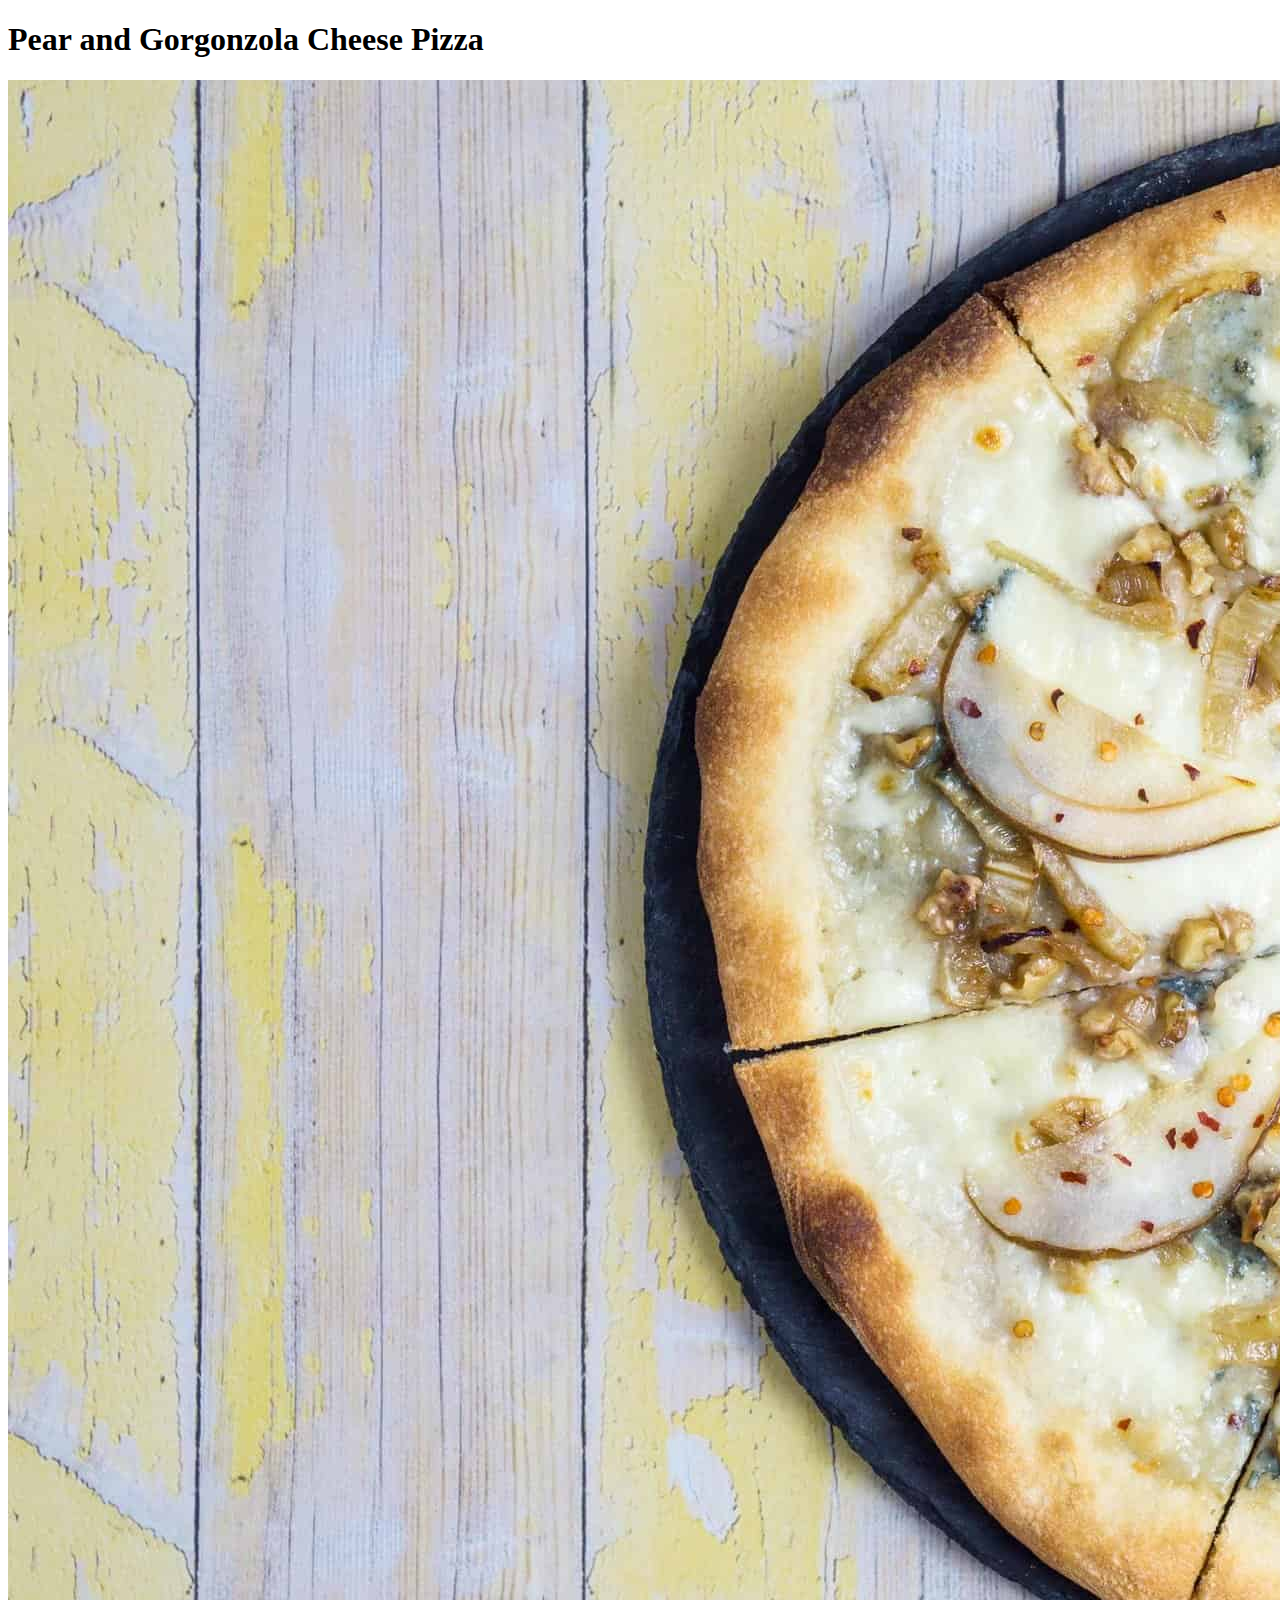
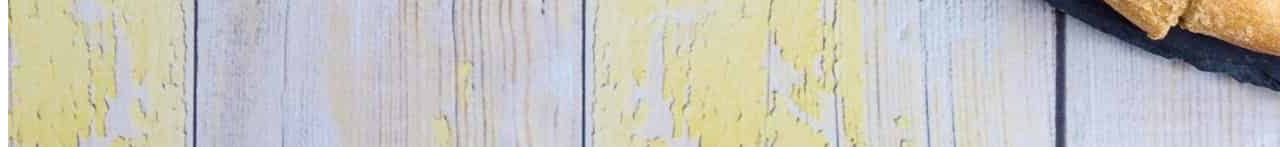
==== cheese-pizza.html @ f990dd70 "Edit index.html, cheese-pizza.html" ====
<!DOCTYPE html>
<html lang="en">
<head>
    <meta charset="UTF-8">
    <meta http-equiv="X-UA-Compatible" content="IE=edge">
    <meta name="viewport" content="width=device-width, initial-scale=1.0">
    <title>Pear and Gorgonzola Cheese Pizza</title>
</head>
<body>
    <h1>Pear and Gorgonzola Cheese Pizza</h1>
    <img src="./images/PearGorgonzollaPizza.jpg" alt="Pear and Gorgonzolla Pizza"> 
</body>
</html>
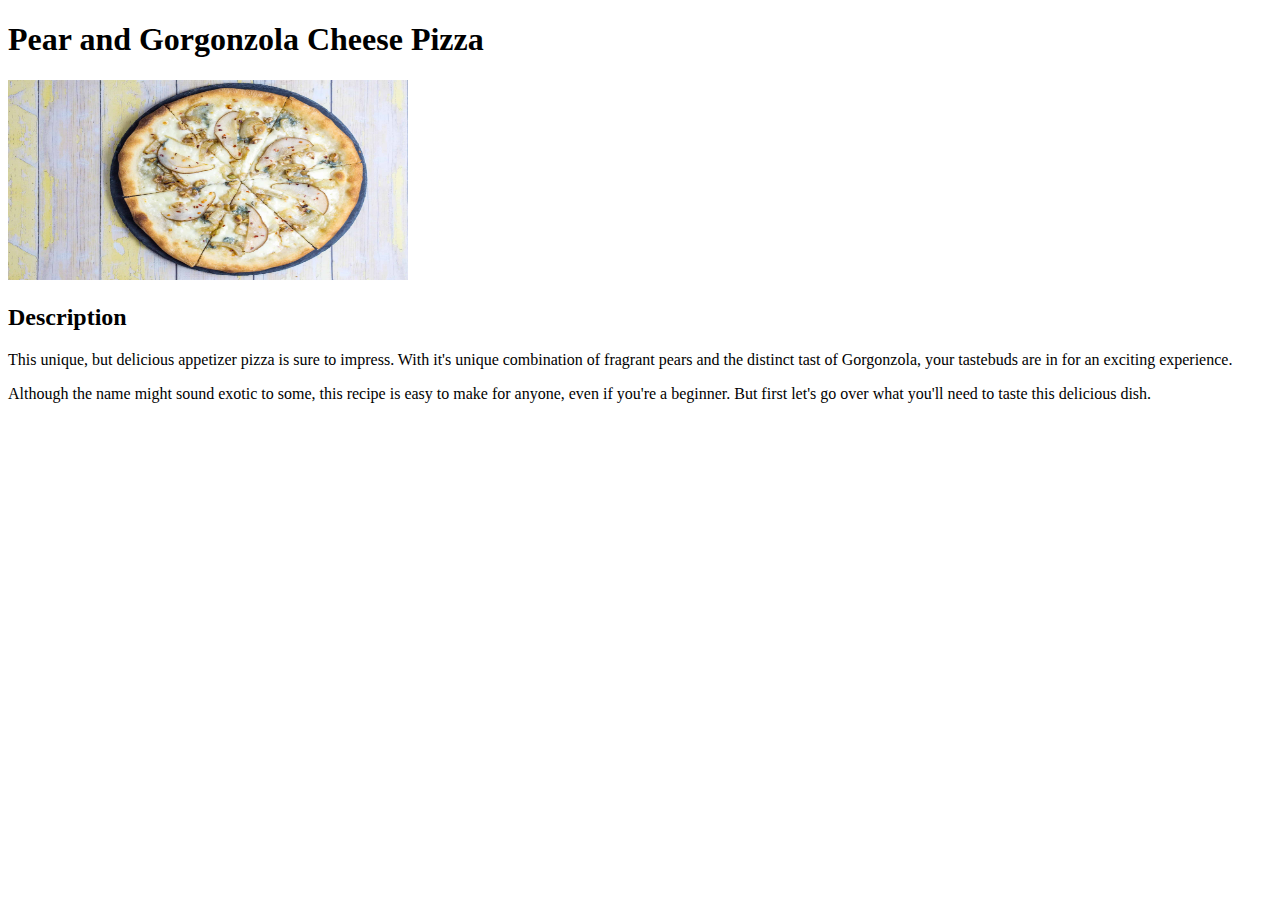
==== commit e7ab0362: "Add Description tocheese-pizza.html" ====
--- a/cheese-pizza.html
+++ b/cheese-pizza.html
@@ -8,6 +8,15 @@
 </head>
 <body>
     <h1>Pear and Gorgonzola Cheese Pizza</h1>
-    <img src="./images/PearGorgonzollaPizza.jpg" alt="Pear and Gorgonzolla Pizza"> 
+    <img src="./images/PearGorgonzollaPizza.jpg" width="400" height="200" alt="Pear and Gorgonzolla Pizza"> 
+    <h2>Description</h2>
+    <p>This unique, but delicious appetizer pizza is sure to impress. 
+        With it's unique combination of fragrant pears and the distinct
+        tast of Gorgonzola, your tastebuds are in for an exciting experience.
+    </p>
+    <p>Although the name might sound exotic to some, this recipe is easy to
+        make for anyone, even if you're a beginner. But first let's go over 
+        what you'll need to taste this delicious dish.
+    </p>
 </body>
 </html>
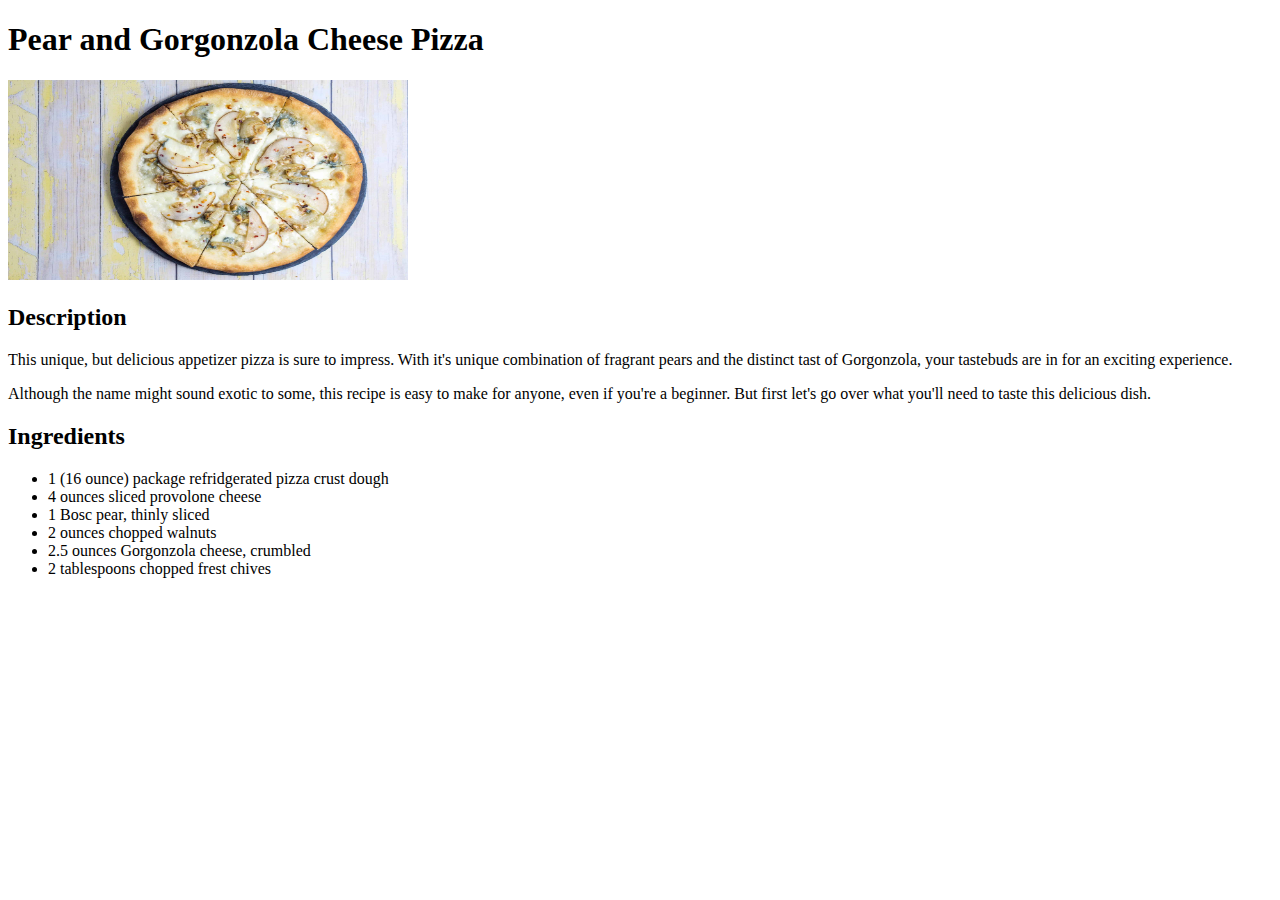
==== commit 07a50e66: "Add ingredients list" ====
--- a/cheese-pizza.html
+++ b/cheese-pizza.html
@@ -18,5 +18,14 @@
         make for anyone, even if you're a beginner. But first let's go over 
         what you'll need to taste this delicious dish.
     </p>
+    <h2>Ingredients</h2>
+    <ul>
+        <li>1 (16 ounce) package refridgerated pizza crust dough</li>
+        <li>4 ounces sliced provolone cheese</li>
+        <li>1 Bosc pear, thinly sliced</li>
+        <li>2 ounces chopped walnuts</li>
+        <li>2.5 ounces Gorgonzola cheese, crumbled</li>
+        <li>2 tablespoons chopped frest chives</li>
+    </ul>
 </body>
 </html>
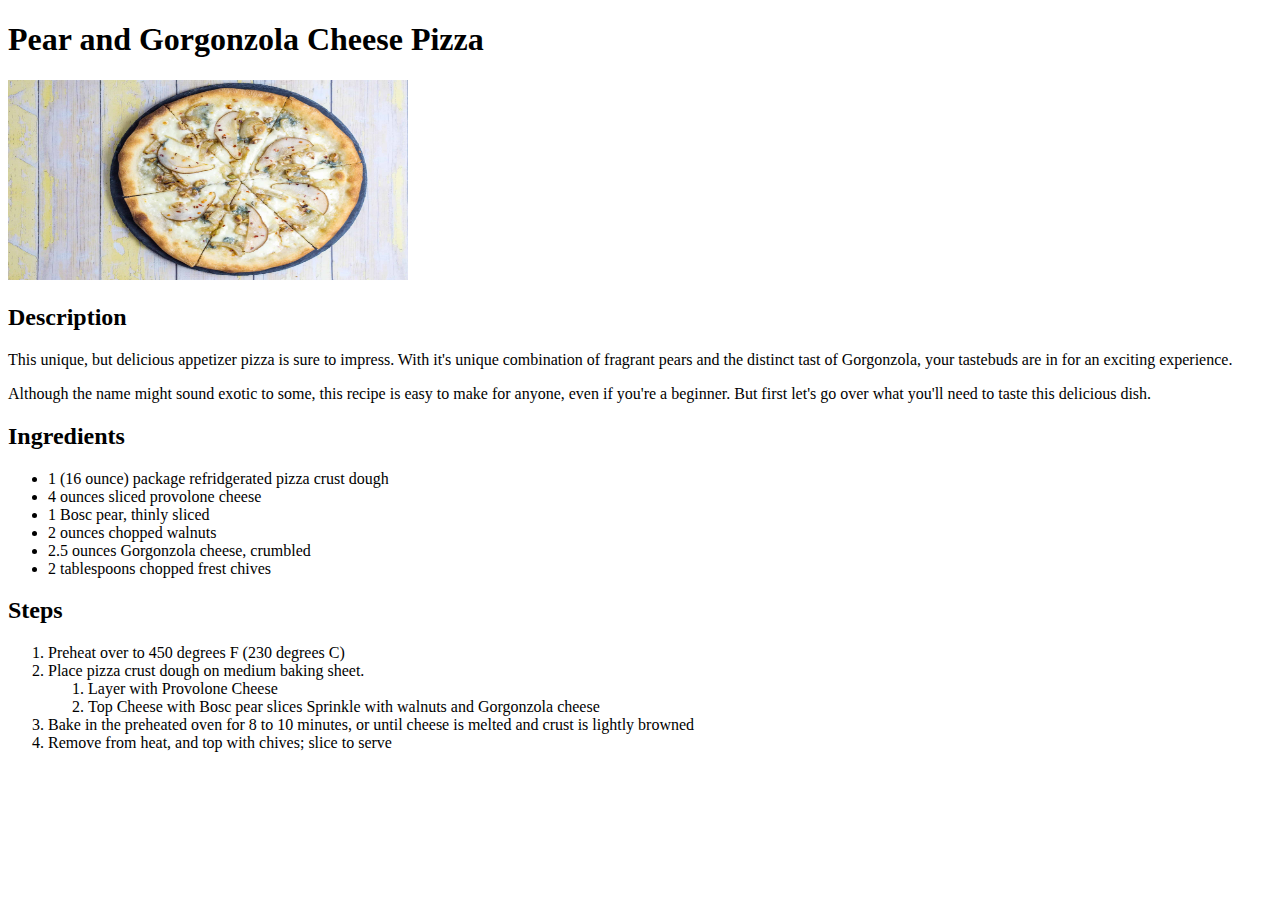
==== commit 4ca7b8fc: "Add steps;completed this html" ====
--- a/cheese-pizza.html
+++ b/cheese-pizza.html
@@ -27,5 +27,19 @@
         <li>2.5 ounces Gorgonzola cheese, crumbled</li>
         <li>2 tablespoons chopped frest chives</li>
     </ul>
+    <h2>Steps</h2>
+    <ol>
+        <li>Preheat over to 450 degrees F (230 degrees C)</li>
+        <li>Place pizza crust dough on medium baking sheet. 
+                <ol>
+                    <li>Layer with Provolone Cheese</li>
+                    <li>Top Cheese with Bosc pear slices
+                        Sprinkle with walnuts and Gorgonzola cheese
+                    </li>
+                </ol>
+        <li>Bake in the preheated oven for 8 to 10 minutes, or until
+        cheese is melted and crust is lightly browned</li>
+        <li>Remove from heat, and top with chives; slice to serve</li>
+    </ol>
 </body>
 </html>
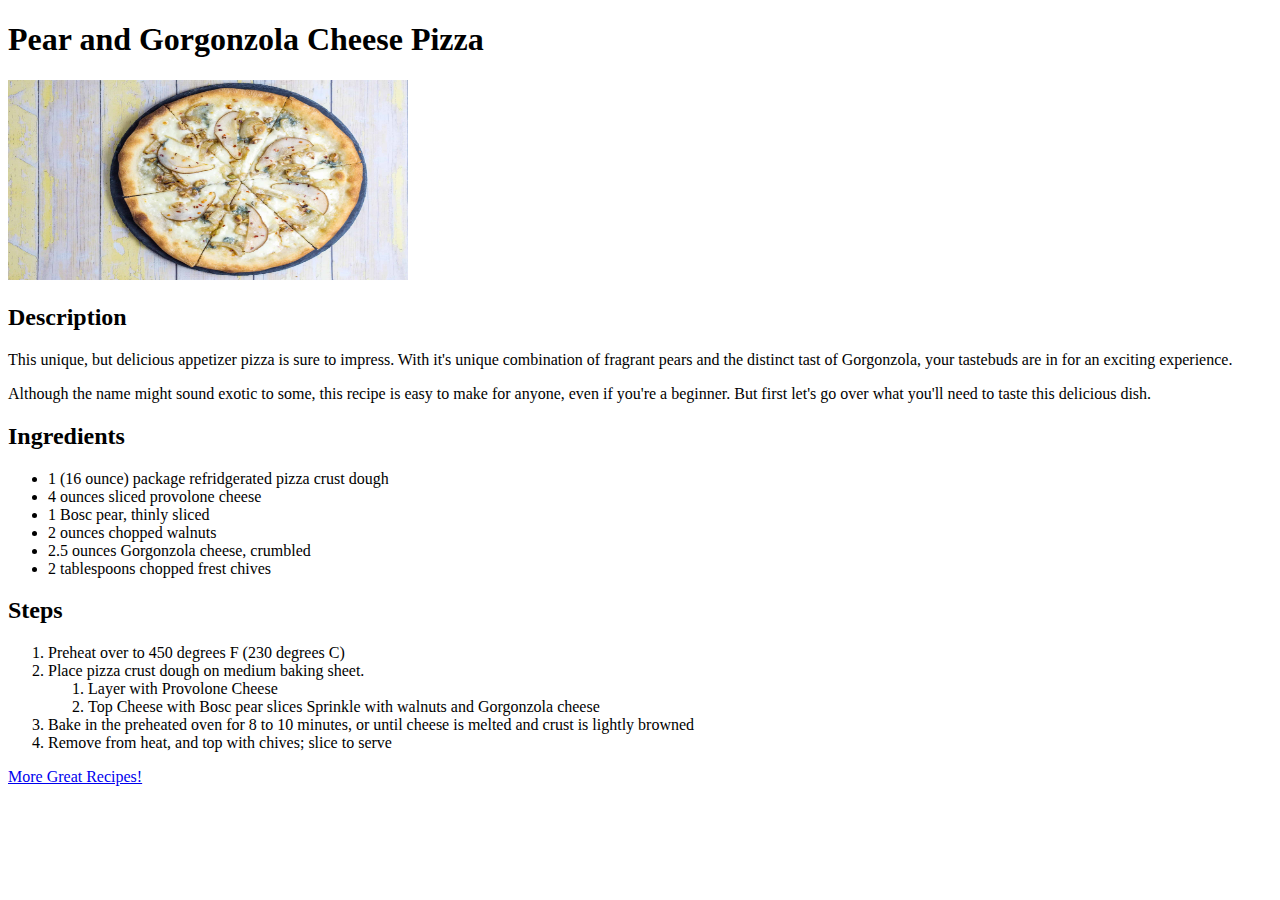
==== commit 6d7b72f5: "Add href to index.html" ====
--- a/cheese-pizza.html
+++ b/cheese-pizza.html
@@ -41,5 +41,6 @@
         cheese is melted and crust is lightly browned</li>
         <li>Remove from heat, and top with chives; slice to serve</li>
     </ol>
+    <a href="index.html">More Great Recipes!</a>
 </body>
 </html>
